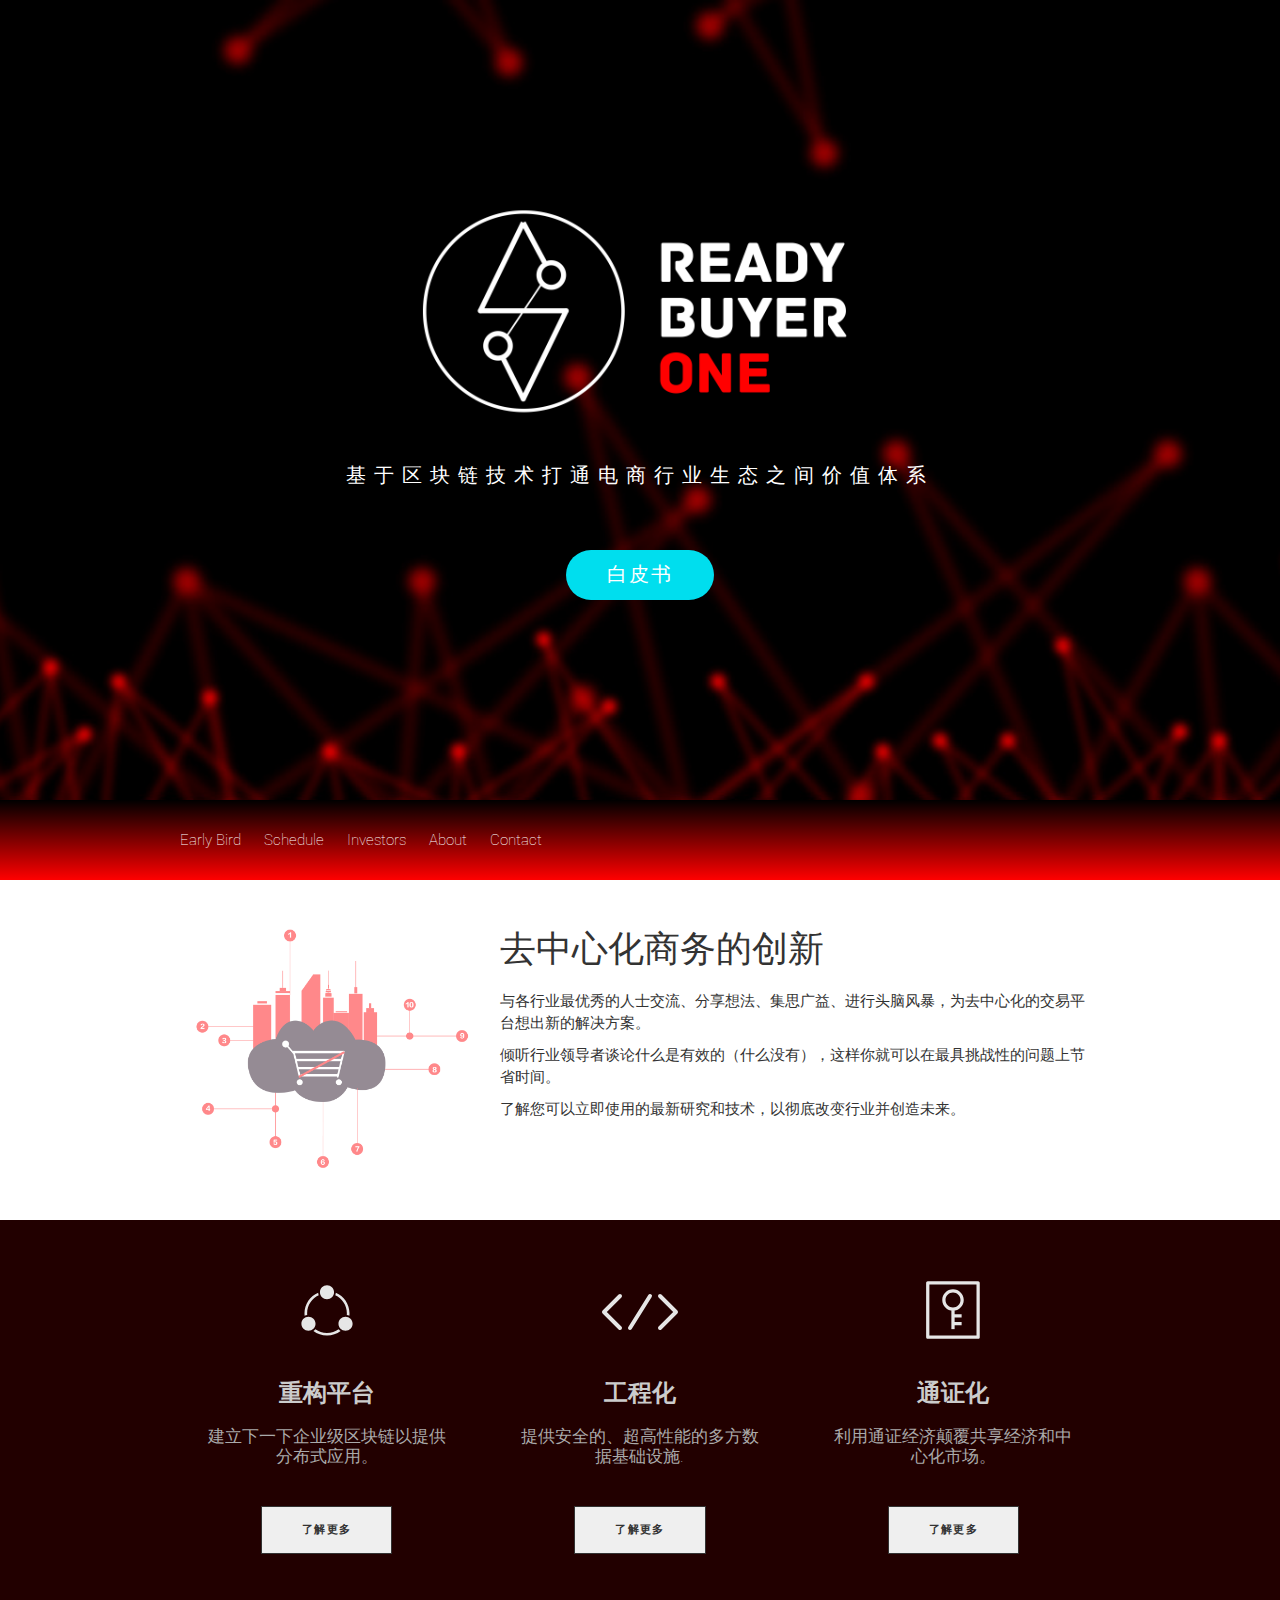
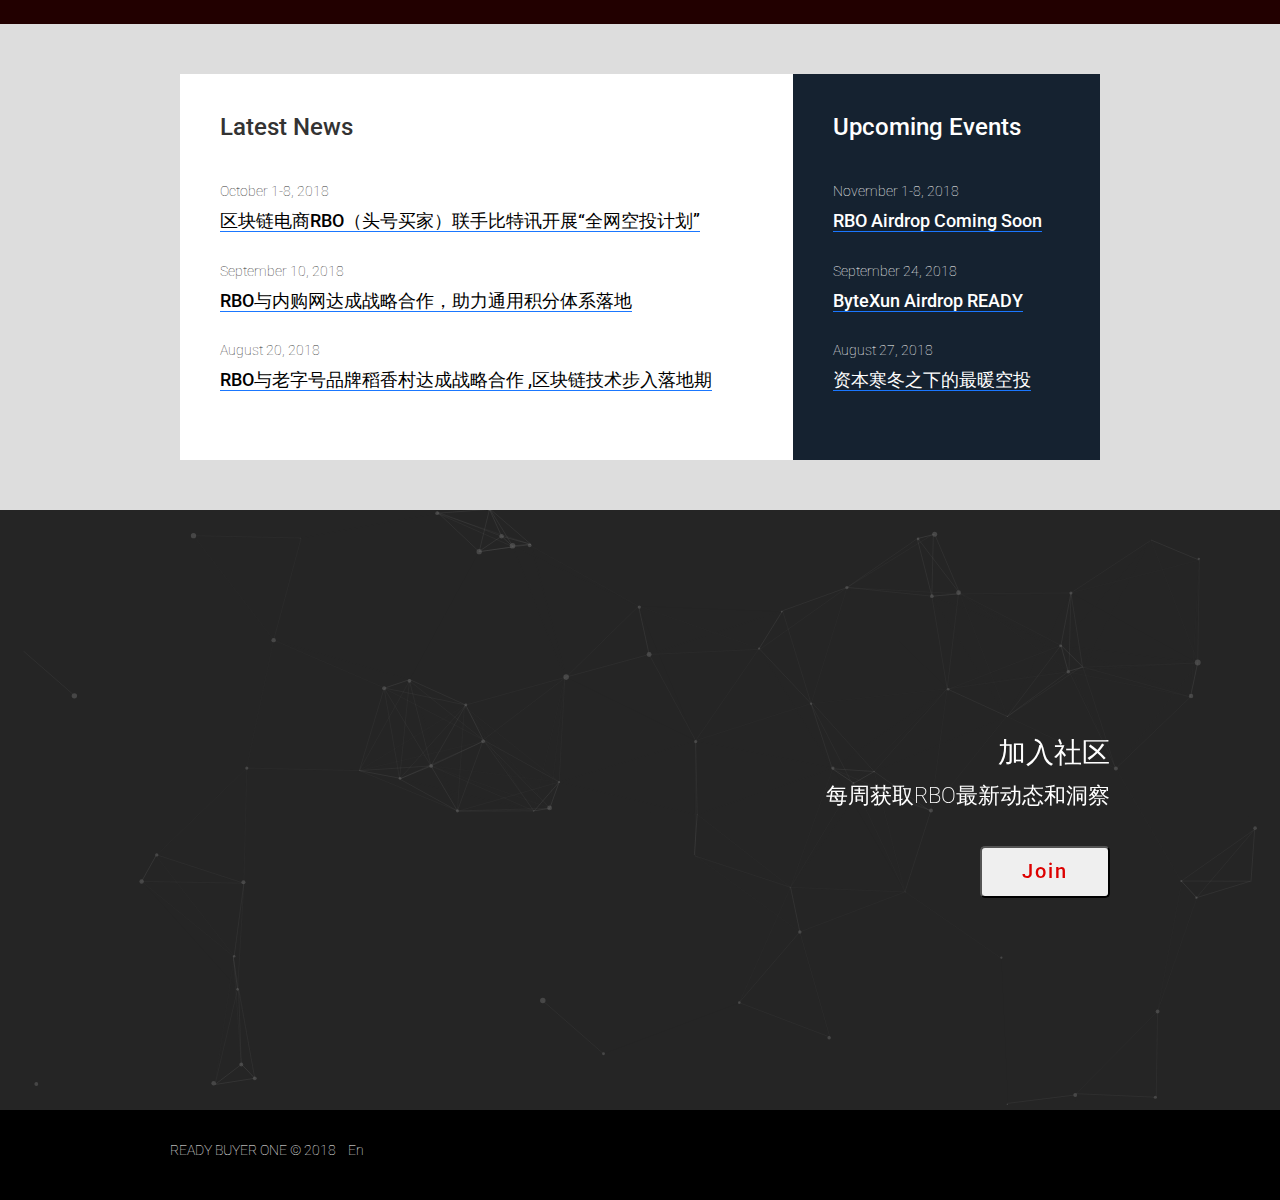
==== index_chs.html @ 4c4d0d1b "Add Chinese version" ====
<!DOCTYPE html>
<html lang="en">
<head>
	<meta charset = "utf-8">
	<meta http-equiv="X-UA-Compatible" content="IE=11;IE=10;IE=9; IE8; IE=7; IE=EDGE">
	<meta name="viewport" content="width=device-width">
	<meta name="description" content="RBO（头号买家）是基于区块链技术打通电商行业生态之间价值体系的区块链电商平台，旨在通过区块链技术推动电商生态进化，解决传统电商营销成本高、信息不透明、运营效率低、数据不安全等问题"/>
	<title>Ready Buyer One - Life Rewarded</title>
	<link rel="stylesheet" href="https://fonts.googleapis.com/css?family=Roboto:400,300,500,100">
	<!-- Latest compiled and minified CSS -->
	<link rel="stylesheet" href="css/bootstrap.min.css">
	<link rel="stylesheet" href="css/style.css">
	<!-- Font Awesmome -->
	<link rel="stylesheet" href="https://use.fontawesome.com/releases/v5.3.1/css/all.css" integrity="sha384-mzrmE5qonljUremFsqc01SB46JvROS7bZs3IO2EmfFsd15uHvIt+Y8vEf7N7fWAU" crossorigin="anonymous">
	<!-- Global site tag (gtag.js) - Google Analytics -->
	<script async src="https://www.googletagmanager.com/gtag/js?id=UA-124027061-1"></script>
	<script>
	  window.dataLayer = window.dataLayer || [];
	  function gtag(){dataLayer.push(arguments);}
	  gtag('js', new Date());

	  gtag('config', 'UA-124027061-1');
	</script>
	<script>(function(i,s,o,g,r,a,m){i["DaoVoiceObject"]=r;i[r]=i[r]||function(){(i[r].q=i[r].q||[]).push(arguments)},i[r].l=1*new Date();a=s.createElement(o),m=s.getElementsByTagName(o)[0];a.async=1;a.src=g;a.charset="utf-8";m.parentNode.insertBefore(a,m)})(window,document,"script",('https:' == document.location.protocol ? 'https:' : 'http:') + "//widget.daovoice.io/widget/28ad9c95.js","daovoice")</script>
</head>
<body>
	<header>
		<div class="container">
			<img src="images/bg_inner.png" alt="logo" width="50%"></img>
			<p>基于区块链技术打通电商行业生态之间价值体系</p>
			<button class="btn" href="#">白皮书</button>
		</div>
	</header>

	<nav>
		<div class="container">
			<ul>
				<li>Early Bird</li>
				<li>Schedule</li>
				<li>Investors</li>
				<li>About</li>
				<li>Contact</li>
			</ul>
		</div>
	</nav>

	<main>
		<div class="supporting container">
			<div class="row">
				<div class="col-md-4">
					<img src="images/cloud.png">
				</div>
				<div class="col-md-8">
					<h1>去中心化商务的创新</h1>
					<p>与各行业最优秀的人士交流、分享想法、集思广益、进行头脑风暴，为去中心化的交易平台想出新的解决方案。</p>
					<p>倾听行业领导者谈论什么是有效的（什么没有），这样你就可以在最具挑战性的问题上节省时间。</p>
					<p>了解您可以立即使用的最新研究和技术，以彻底改变行业并创造未来。</p>
				</div>
			</div>
		</div>
	</main>

	<!--Start featured area-->
	<section class="featured-area">
		<div class="row container">
			<div class="col-md-4">
				<img src="images/fe_replatform.svg">
				<h2>重构平台</h2>
				<p>建立下一下企业级区块链以提供分布式应用。</p>
				<button class="btn-featured" href="#" role="button">了解更多</button>
			</div>
			<div class="col-md-4">
				<img src="images/fe_engineer.svg">
				<h2>工程化</h2>
				<p>提供安全的、超高性能的多方数据基础设施.</p>
				<button class="btn-featured" href="#" role="button">了解更多</button>
			</div>
			<div class="col-md-4">
				<img src="images/fe_token.svg">
				<h2>通证化</h2>
				<p>利用通证经济颠覆共享经济和中心化市场。</p>
				<button class="btn-featured" href="#" role="button">了解更多</button>
			</div>
		</div>
	</section>
	<!--End featured area-->

	<!--Start events area-->
	<div class="events">
		<div class="container">
			<div class="row">
				<div class="col-md-8">
					<h3>Latest News</h3>
					<ul>
						<li>
							<p class="date">October 1-8, 2018</p>
							<h4><a href="#">区块链电商RBO（头号买家）联手比特讯开展“全网空投计划”</a></h4>
						</li>
						<li>
							<p class="date">September 10, 2018</p>
							<h4><a href="https://medium.com/@buyer_one/rbo-and-neigou-com-reached-a-strategic-cooperation-to-help-the-general-points-system-land-2f3233a59a61">RBO与内购网达成战略合作，助力通用积分体系落地</a></h4>
						</li>
						<li>
							<p class="date">August 20, 2018</p>
							<h4><a href="https://medium.com/@buyer_one/rbo-reached-a-strategic-cooperation-with-the-time-honored-brand-daoxiang-village-b2d92a0cfb0d">RBO与老字号品牌稻香村达成战略合作 ,区块链技术步入落地期</a></h4>
						</li>
					</ul>
				</div>
				<div class="col-md-4 sidebar">
					<h3>Upcoming Events</h3>
					<ul>
						<li>
							<p class="date">November 1-8, 2018</p>
							<h4><a href="#">RBO Airdrop Coming Soon</a></h4>
						</li>
						<li>
							<p class="date">September 24, 2018</p>
							<h4><a href="#">ByteXun Airdrop READY</a></h4>
						</li>
						<li>
							<p class="date">August 27, 2018</p>
							<h4><a href="https://medium.com/@buyer_one/aisi-community-welcomes-the-blockchain-e-commerce-rbo-mooncake-airdrop-864592b35b9d">资本寒冬之下的最暖空投</a></h4>
						</li>
					</ul>
				</div>
			</div>
		</div>
	</div>
	<!--End events area-->


	<div class="jumbotron">
		<div id="particles-js"></div>
		<div class="container">
			<h2>加入社区</h2>
			<p>每周获取RBO最新动态和洞察</p>
			<button class="btn-community" href="#" role="button">Join</button>
			<ul class="footer-social-links">
                <li><a href="https://fb.me/readybuyerone"><i class="fab fa-facebook-f" aria-hidden="true"></i></a></li>
                <li><a href="https://twitter.com/buyer_one"><i class="fab fa-twitter" aria-hidden="true"></i></a></li>
				<li><a href="https://t.me/joinchat/ILtmVA0Hjm0FwagfLc9M2g"><i class="fab fa-telegram-plane" aria-hidden="true"></i></a></li>
				<li><a href="https://medium.com/@buyer_one"><i class="fab fa-medium-m" aria-hidden="true"></i></a></li>
				<li><a href="https://www.reddit.com/user/buyer_one"><i class="fab fa-reddit-alien" aria-hidden="true"></i></a></li>
            </ul>
		</div>
	</div>

	<footer>
		<div class="container">
			<p>READY BUYER ONE &copy; 2018&nbsp;&nbsp;&nbsp;&nbsp;<a href="https://buyer.one">En</a></p>
		</div>
	</footer>
	<!--Particles -->
	<script src="js/particles.min.js"></script>
	<!-- custom script -->
	<script src="js/particles-config.js"></script>
	<!-- DaoVoice-->
	<script>
		daovoice('init', {
			app_id: "28ad9c95"
			});
		daovoice('update');
	</script>
</body>
</html>
---- css/style.css ----
/*-- Ready Buyer One */
html, body {
  margin: 0;
  padding: 0;
}

body {
  font-family: 'Roboto', sans-serif;
  font-weight: 100;
}

.container {
  margin: 0 auto;
  max-width: 960px;
  padding: 0 10px;
}

ul,
li {
    list-style: none;
    margin: 0;
    padding: 0;
}

a {
    color: #ffffff;
    text-decoration: none;
}

header {
  background: url(../images/bg.jpg) no-repeat center center;
  background-size: cover;
  height: 800px;
  text-align: center;
}

header .container {
  position: relative;
  top: 200px;
}

header h1 {
  color: #fff;
  line-height: 100px;
  font-size: 80px;
  margin: 0 0 80px;
  text-transform: uppercase;
}

header p {
  color: #fff;
  font-size: 1.4em;
  font-weight: 500;
  letter-spacing: 8px;
  margin: 40px 0 60px;
  text-transform: uppercase;
}

header .btn {
  color: #fff;
  background: #00deee;
  font-size: 1.4em;
  font-weight: 500;
  letter-spacing: 2px;
  padding: 10px 40px;
  transition: background .5s;
  border-radius:50px;
}

header .btn:hover {
  background: #ff0000;
  cursor: pointer;
  transition: background .5s;
}

nav {
  background-image: linear-gradient(to bottom, #000000, #ff0000);
}

nav ul {
  height: 80px;
  list-style: none;
  margin: 0 auto;
  padding: 0;
}

nav li {
  display: inline-block;
  color: #fff;
  font-size: 1.1em;
  line-height: 80px;
  padding: 0 10px;
  transition: background .5s;
}

nav li:hover {
  background: #ff0000;
  cursor: pointer;
  transition: background .5s;
}

.supporting {
    padding: 30px;
}

.supporting img {
  margin-top: 0px;
  width: 100%;
}

.supporting h1 {
  margin-bottom: 20px;
}

.supporting p {
  font-weight: 300;
  font-size: 1.1em;
}

/***
=============================================
    Featured Area style
=============================================
***/
.featured-area {
    background: #220000;
    padding: 50px;
    text-align: center;
}

.featured-area img {
  height: 80px;
  margin-bottom: 10px;
}

.featured-area h2 {
    color: #cccccc;
    font-weight: 600;
    font-size: 24px;
    text-transform: uppercase;
    margin-bottom: 20px;
}

.featured-area p {
    color: #aaaaaa;
    font-size: 1.2em;
    line-height: 20px;
    padding: 0 15px;
    margin-bottom: 40px;
}

.btn-featured {
  border: 1px solid #333333;
  color: #333333;
  font-weight: 600;
  font-size: 0.8em;
  letter-spacing: 1.3px;
  padding: 15px 40px;
  text-decoration: none;
  text-transform: uppercase;
  display: inline-block;
  margin-bottom: 20px;
}

.btn-featured:hover {
    background: #000000;
    transition: background .5s;
}

/***
=============================================
    Events Area style
=============================================
***/

.events {
    background: #dddddd;
}

.events .row {
	margin: 50px 10px;
}

.events .row .col-md-8 {
	background: #fff;
	padding: 20px 40px 40px;
}

.events .row ul {
	list-style: none;
	margin: 40px 0 0 0;
	padding: 0;
}

.events .row ul li{
	margin: 30px 0;
}

.events .row ul li h4 a{
	color: #000;
	border-bottom: 1px solid #1a77ff;
}

.events .row ul li h4 a:hover{
	color: #1A77FF;
	border-bottom: 1px solid #1a77ff;
	text-decoration: none;
}

.events .row .col-md-4 {
	background: #152230;
	padding: 20px 40px 40px;
}

.events .sidebar {
	color: #fff;
}

.events .sidebar {
	color: #fff;
}

.events .row .col-md-4 ul li h4 a {
	color: #fff;
}

.events .row .col-md-12 {
    margin: 0;
    padding: 0;
}

/***
=============================================

    Community Area style - jumbotron
=============================================
***/
.jumbotron {
    background: #252525;
    background-size: cover;
    height: 600px;
    text-align: right;
    position: relative;
    z-index: 1;
}
.jumbotron  #particles-js {
    position: absolute;
    top: 0;
    left: 0;
    right: 0;
    bottom: 0;
    width: 100%;
    height: 100%;
    background-color: transparent;
    background-image: url("");
    background-repeat: no-repeat;
    background-size: cover;
    background-position: 50% 50%;
    z-index: -1;
}
.jumbotron .container {
    max-width: 960px;
    position: relative;
    top: 160px;
}
.jumbotron h2 {
    color: #ffffff;
    font-size: 2em;
}

.jumbotron p {
  color: #ffffff;
  font-size: 1.6em;
}

.btn-community {
    color: #dd0000;
    font-size: 1.4em;
    font-weight: 500;
    letter-spacing: 2px;
    padding: 10px 40px;
    margin-top: 20px;
    transition: background .5s;
    border-radius:5px;
}

.btn-community:hover {
  background: #000000;
  transition: background .5s;
}

.jumbotron .footer-social-links {
    display:block;
    overflow: hidden;
    margin-top: 50px;
    font-size: 24px;
}

.jumbotron li {
    display:inline-block;
    margin-left: 20px;
}



footer {
  clear: both;
  background-color: #000;
  color: #fff;
  margin-top: -30px;
  padding: 30px 0;
  font-size: 1.0em;
}

/* Media Queries */

@media (min-width:960px) {
  header h1 {
    font-size: 120px;
  }
}

@media (max-width: 480px) {
  .header h1 {
    font-size: 50px;
    line-height: 64px;
  }

  .main, .jumbotron {
    padding: 0 30px;
  }

  .main img {
    width: 100%;
  }
}
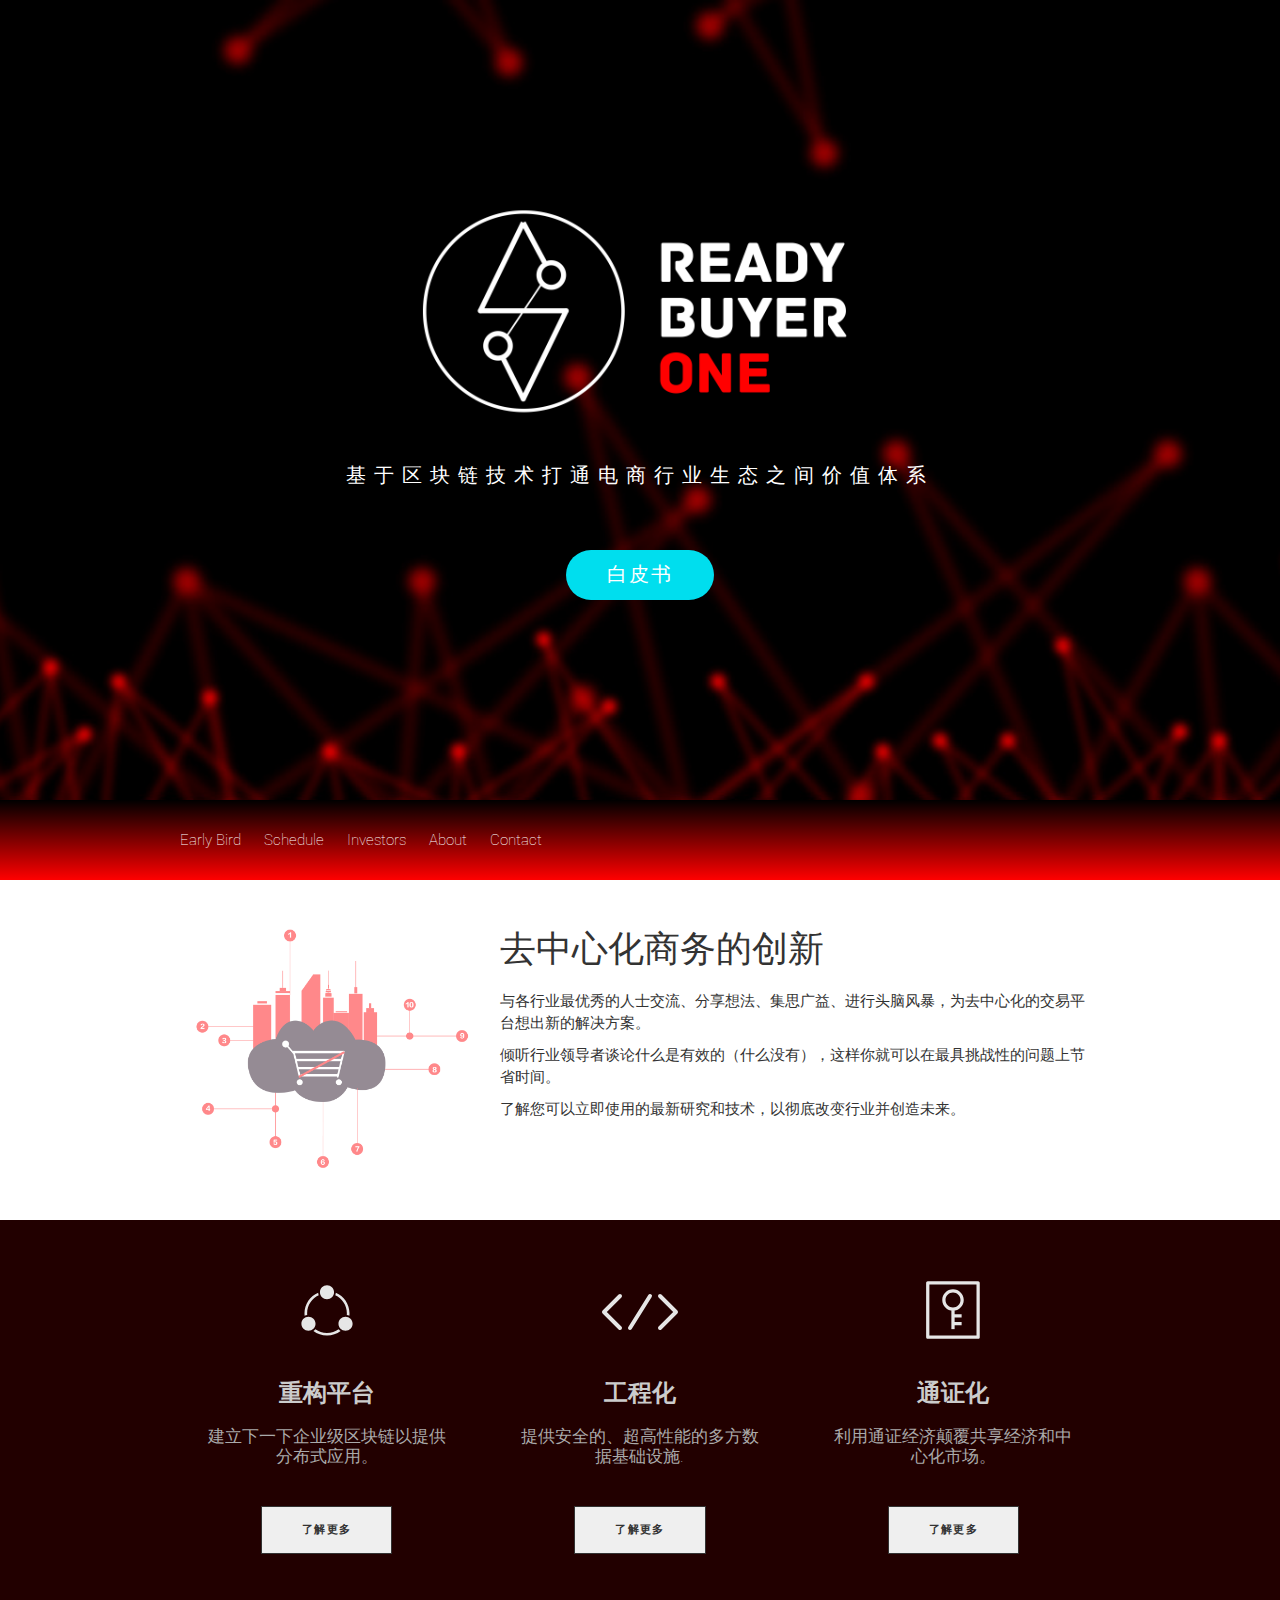
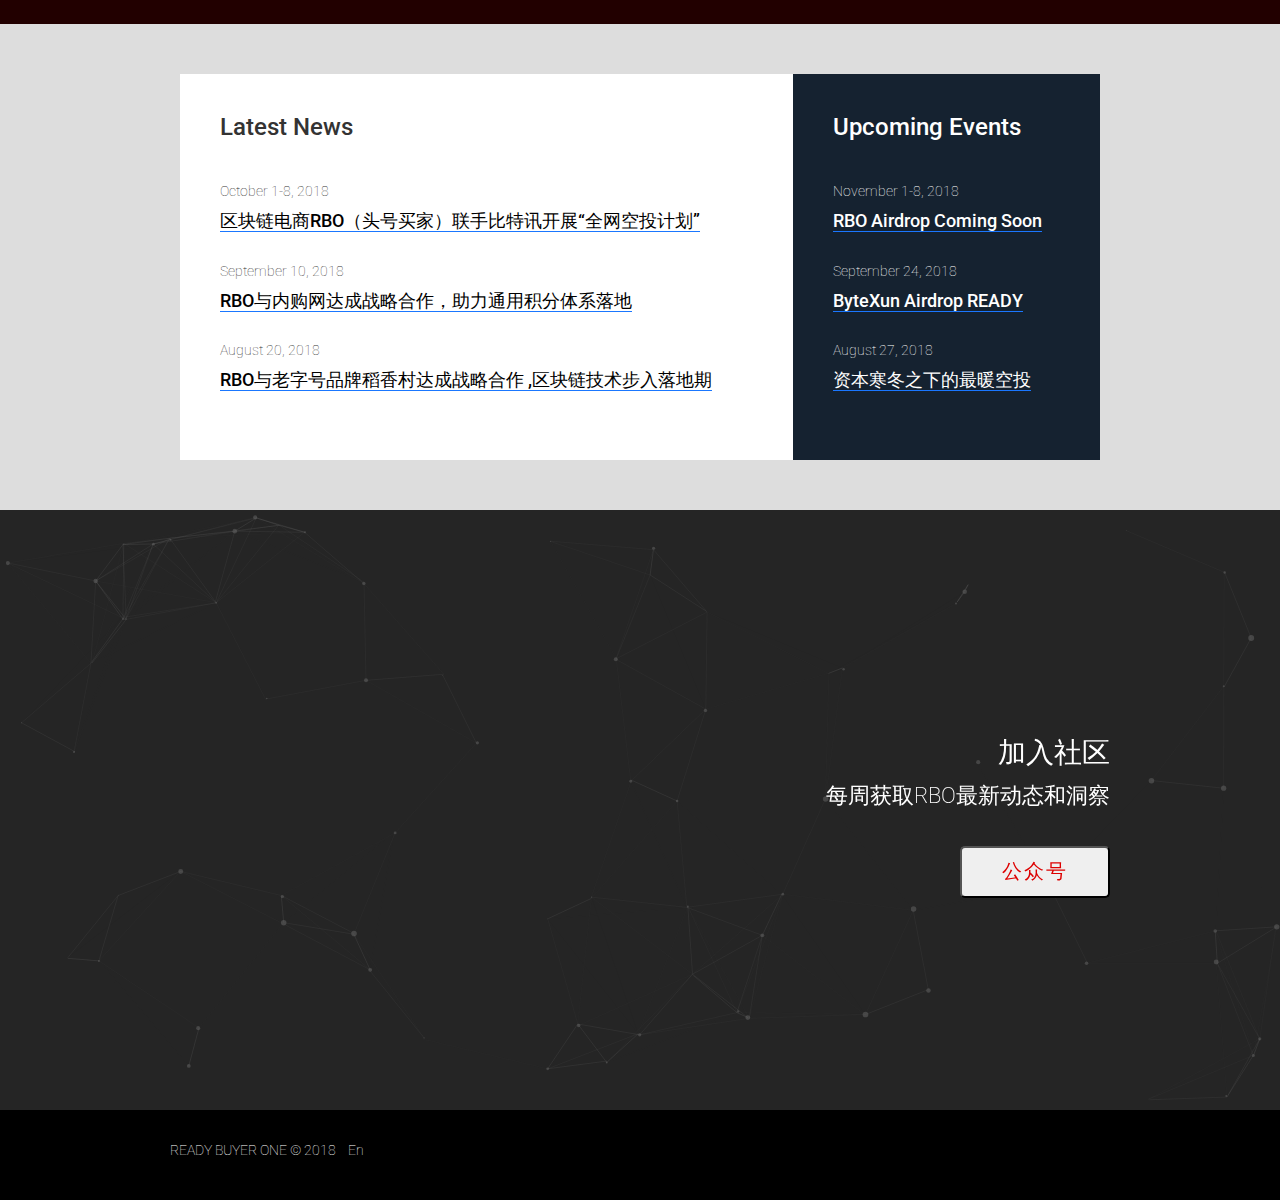
==== commit 7feb343a: "Alter link to Join" ====
--- a/index_chs.html
+++ b/index_chs.html
@@ -134,7 +134,7 @@
 		<div class="container">
 			<h2>加入社区</h2>
 			<p>每周获取RBO最新动态和洞察</p>
-			<button class="btn-community" href="#" role="button">Join</button>
+			<button class="btn-community" href="https://medium.com/@buyer_one" role="button">公众号</button>
 			<ul class="footer-social-links">
                 <li><a href="https://fb.me/readybuyerone"><i class="fab fa-facebook-f" aria-hidden="true"></i></a></li>
                 <li><a href="https://twitter.com/buyer_one"><i class="fab fa-twitter" aria-hidden="true"></i></a></li>
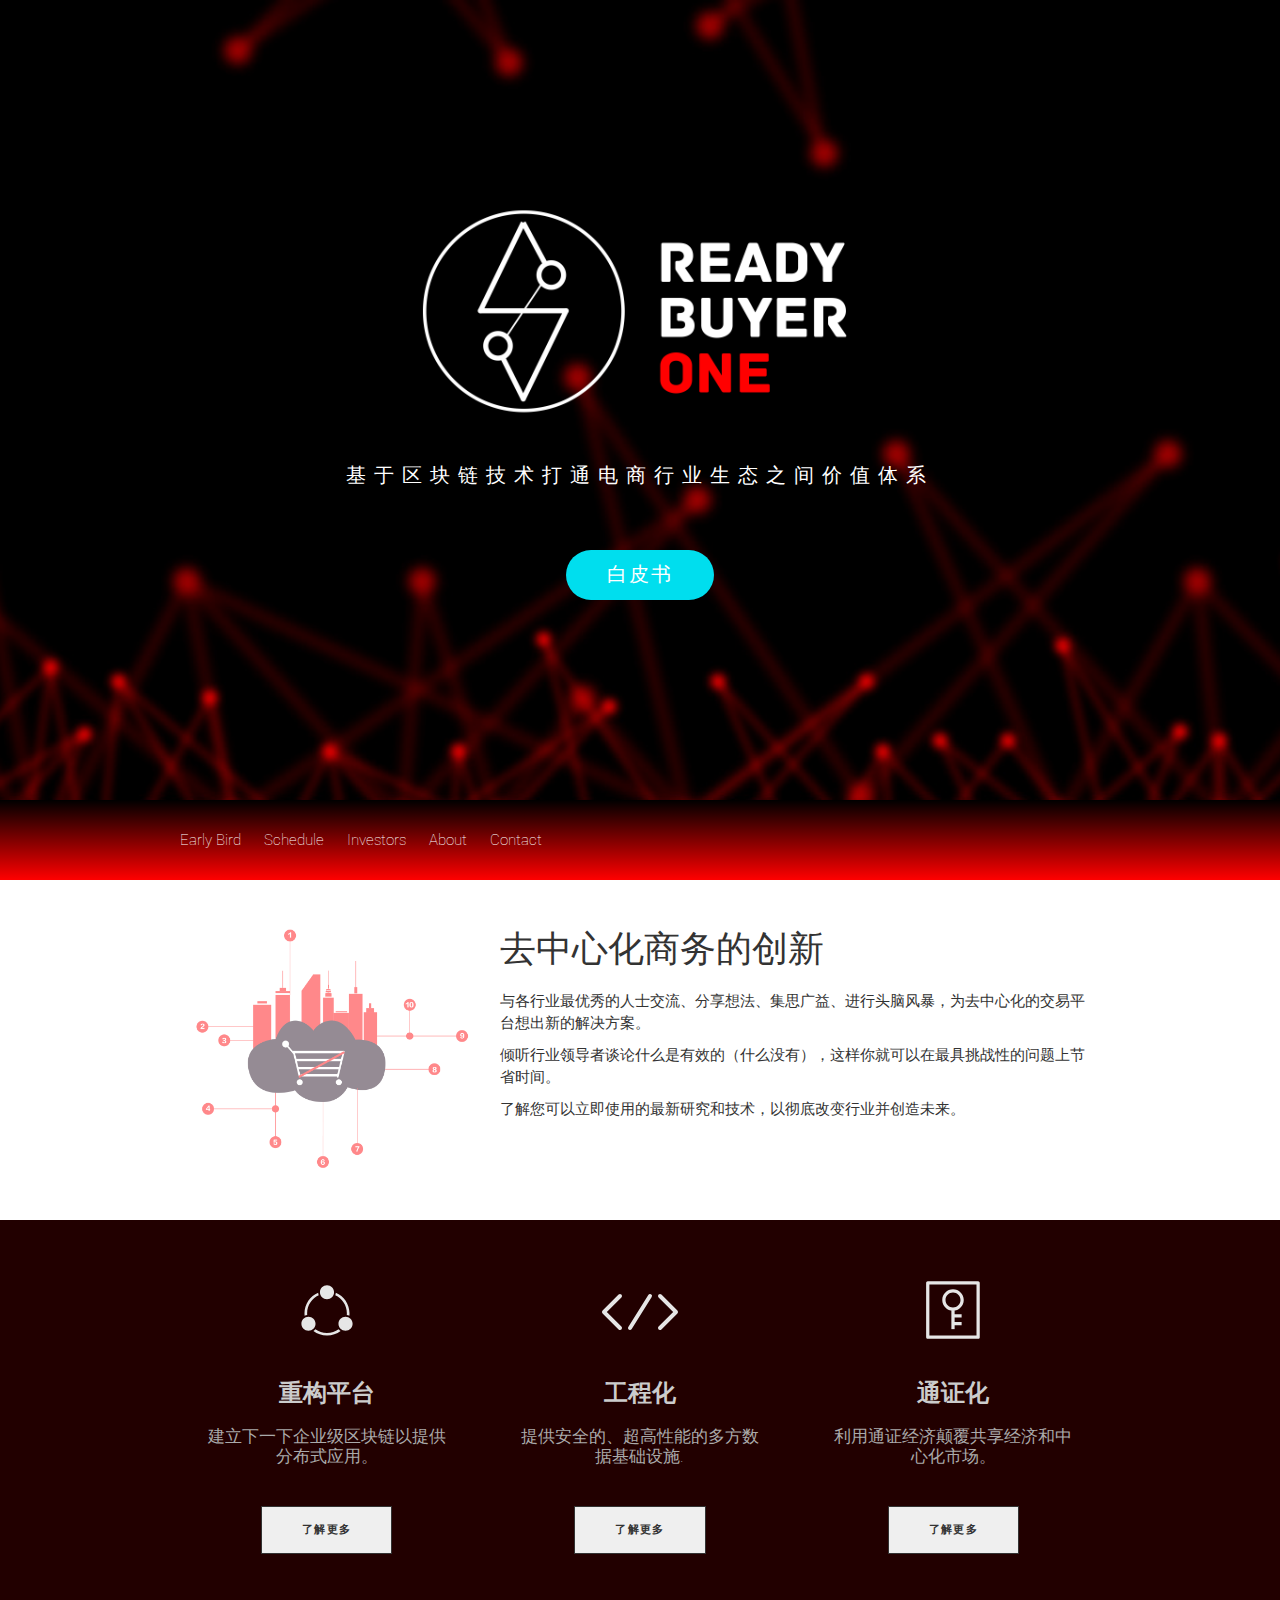
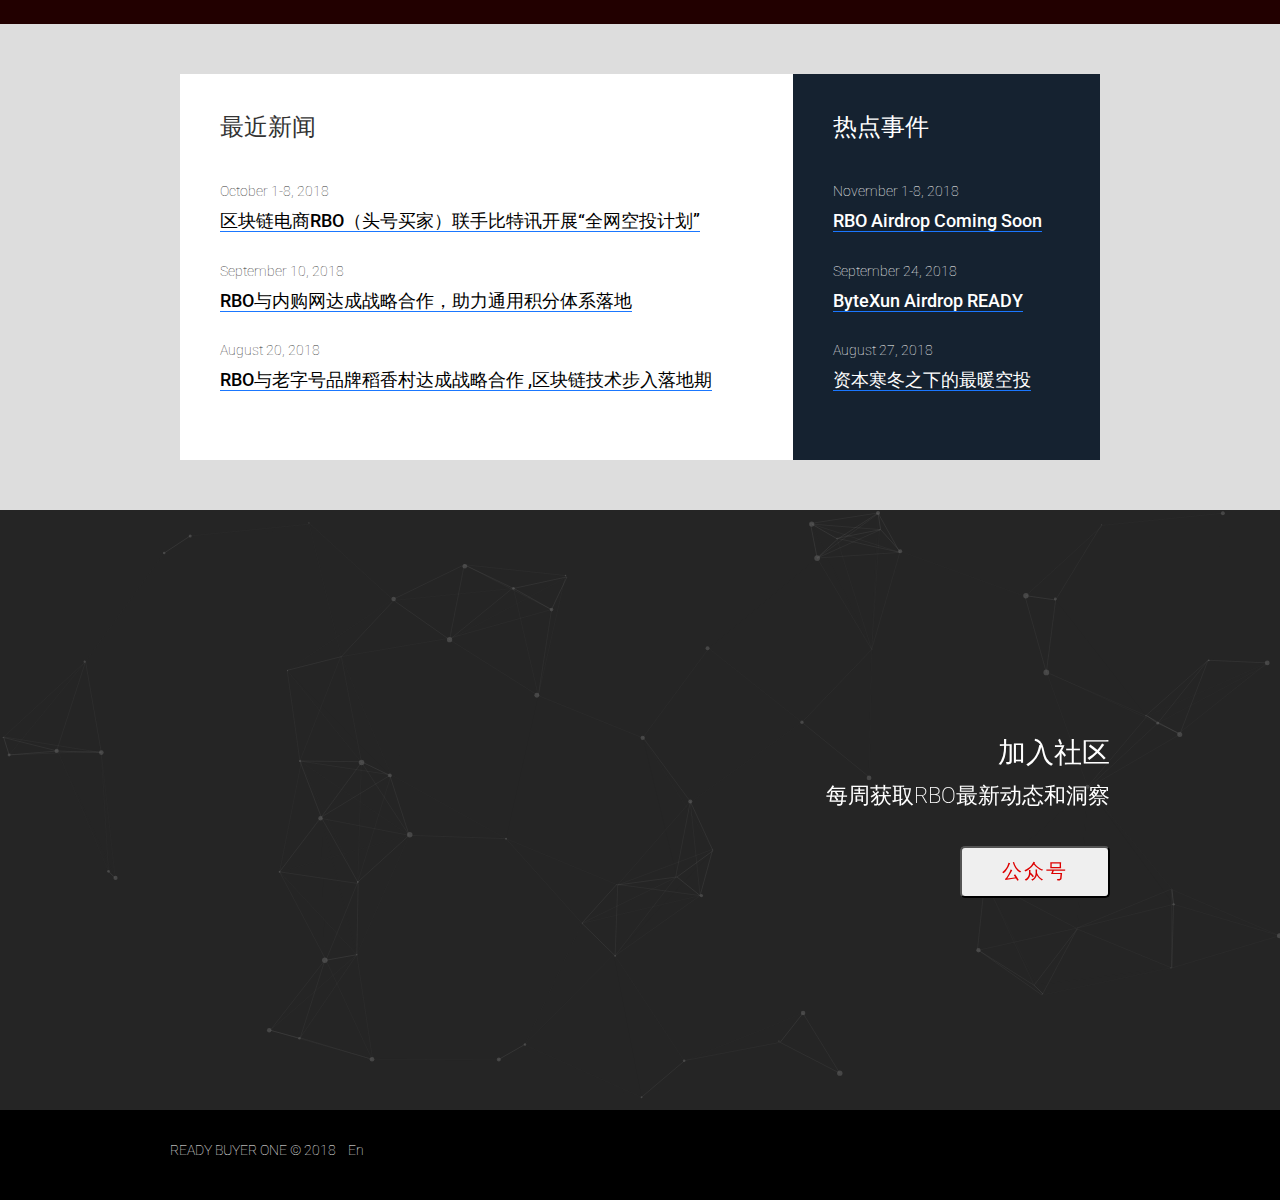
==== commit a984f9ef: "Alter text" ====
--- a/index_chs.html
+++ b/index_chs.html
@@ -90,7 +90,7 @@
 		<div class="container">
 			<div class="row">
 				<div class="col-md-8">
-					<h3>Latest News</h3>
+					<h3>最近新闻</h3>
 					<ul>
 						<li>
 							<p class="date">October 1-8, 2018</p>
@@ -107,7 +107,7 @@
 					</ul>
 				</div>
 				<div class="col-md-4 sidebar">
-					<h3>Upcoming Events</h3>
+					<h3>热点事件</h3>
 					<ul>
 						<li>
 							<p class="date">November 1-8, 2018</p>
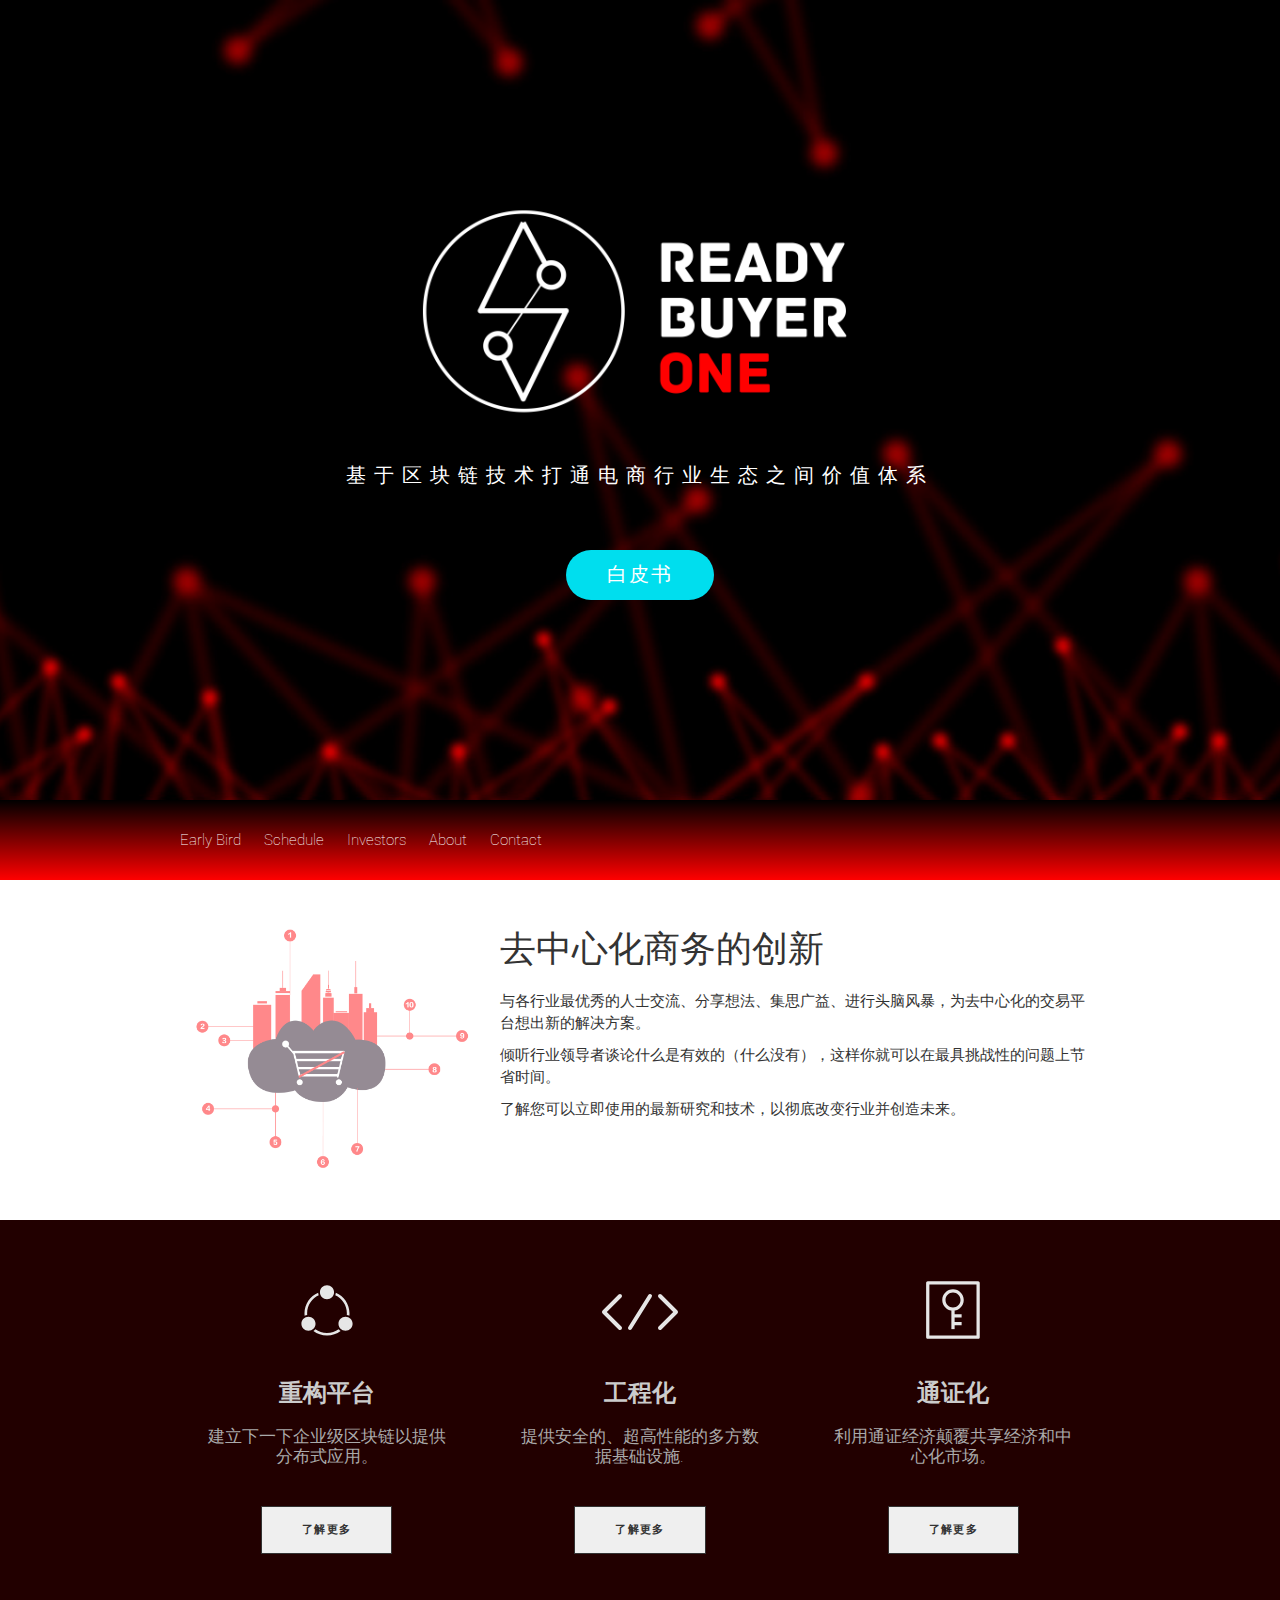
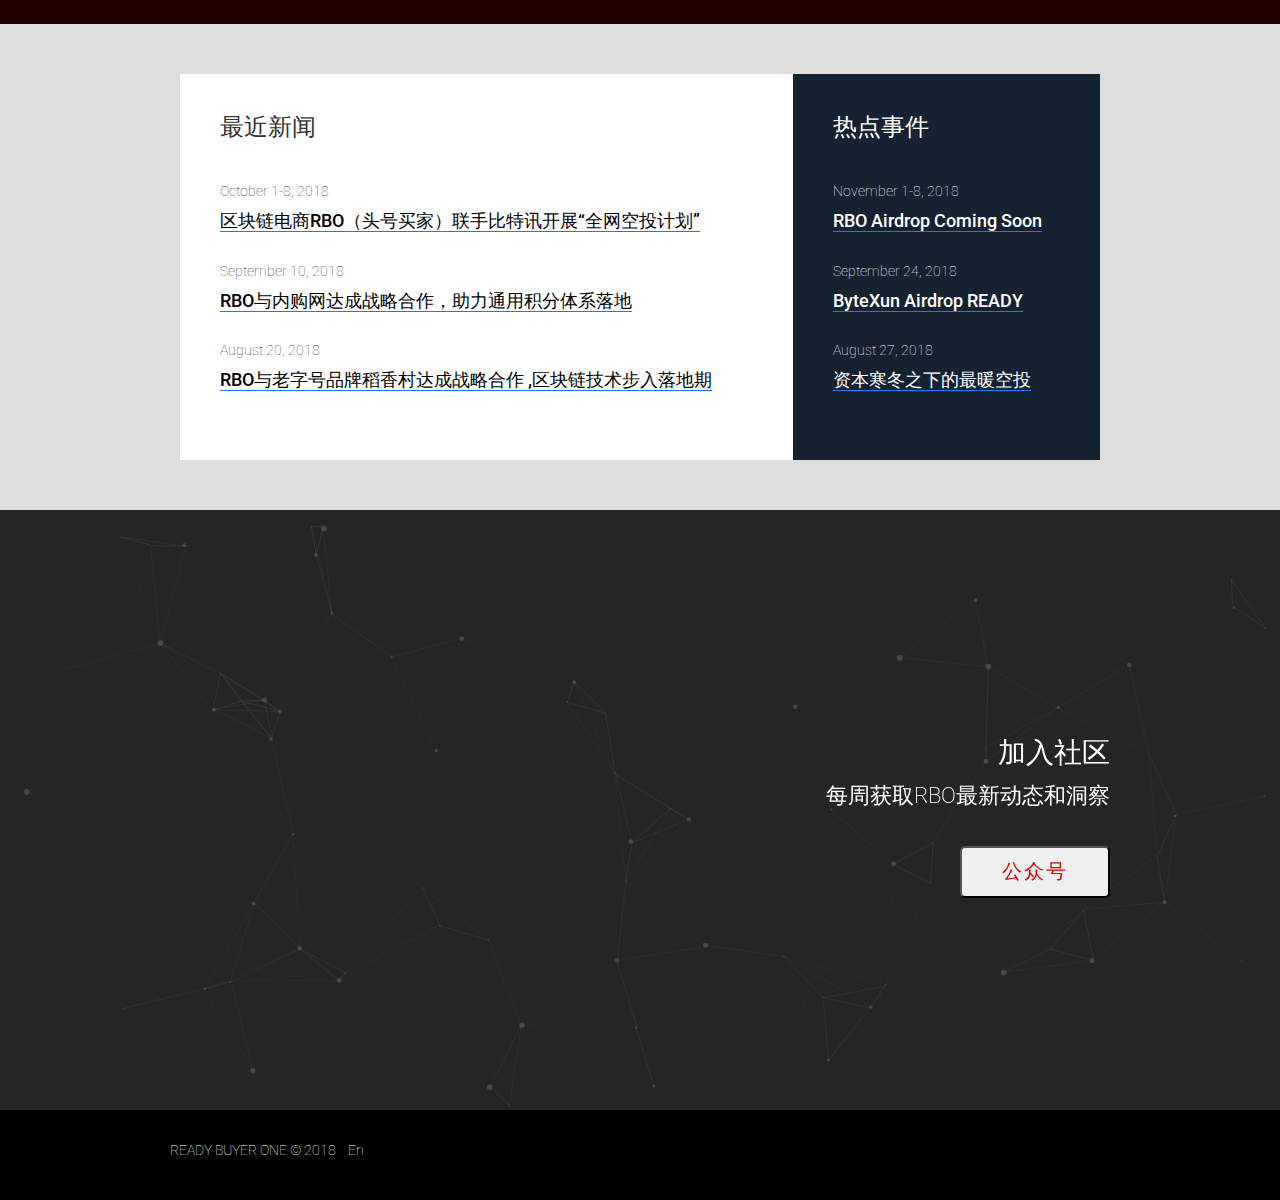
==== commit f1a4db7a: "Add bitXun!" ====
--- a/index_chs.html
+++ b/index_chs.html
@@ -94,7 +94,7 @@
 					<ul>
 						<li>
 							<p class="date">October 1-8, 2018</p>
-							<h4><a href="#">区块链电商RBO（头号买家）联手比特讯开展“全网空投计划”</a></h4>
+							<h4><a href="https://medium.com/@buyer_one/rbo-teamed-up-with-bitmessage-to-launch-a-full-network-airdrop-4b2369cce988">区块链电商RBO（头号买家）联手比特讯开展“全网空投计划”</a></h4>
 						</li>
 						<li>
 							<p class="date">September 10, 2018</p>
@@ -111,11 +111,11 @@
 					<ul>
 						<li>
 							<p class="date">November 1-8, 2018</p>
-							<h4><a href="#">RBO Airdrop Coming Soon</a></h4>
+							<h4><a href="https://medium.com/@buyer_one/rbo-teamed-up-with-bitmessage-to-launch-a-full-network-airdrop-4b2369cce988">RBO Airdrop Coming Soon</a></h4>
 						</li>
 						<li>
 							<p class="date">September 24, 2018</p>
-							<h4><a href="#">ByteXun Airdrop READY</a></h4>
+							<h4><a href="https://medium.com/@buyer_one/rbo-teamed-up-with-bitmessage-to-launch-a-full-network-airdrop-4b2369cce988">ByteXun Airdrop READY</a></h4>
 						</li>
 						<li>
 							<p class="date">August 27, 2018</p>
